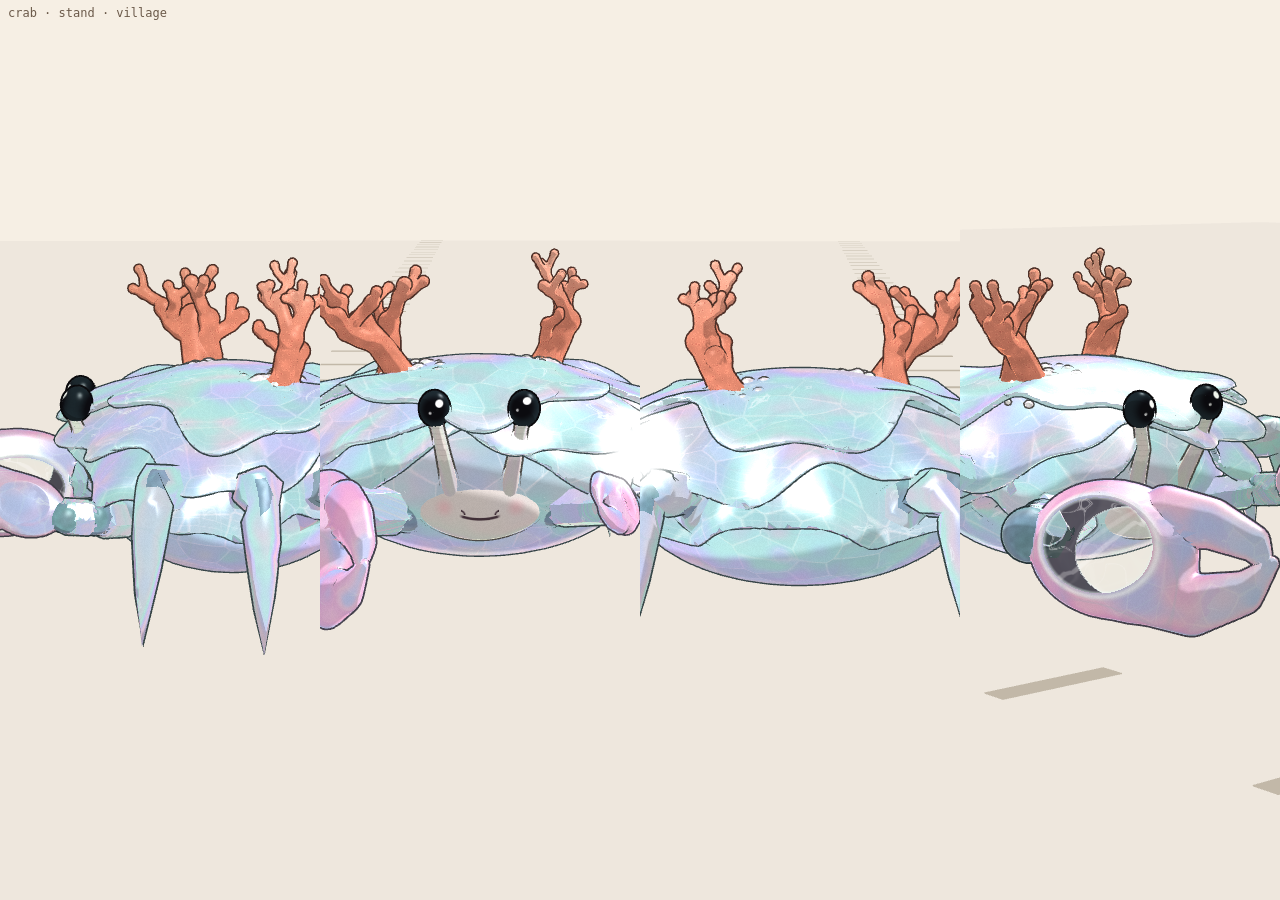
==== tools/runner/crab.html @ c402ef93 "Shoal, the giant opal crab: a gentle companion grown from opalescent mineral who turns to every worl" ====
<!doctype html>
<html lang="en">
  <head>
    <meta charset="utf-8" />
    <title>Crab viewer</title>
    <style>
      html, body { margin: 0; height: 100%; background: #f6efe4; overflow: hidden; }
      canvas { display: block; }
      #label { position: fixed; left: 8px; top: 6px; font: 12px ui-monospace, monospace; color: #6b5a4a; }
    </style>
  </head>
  <body>
    <div id="label"></div>
    <script type="module">
      // Shoal, the giant opal crab, turned round like a reference sheet, or a
      // film strip of him moving. Serve the repository root and open
      // tools/runner/crab.html.
      //   ?pose=stand|sit|run|leap|duck|smash|resonate   what he's doing
      //   &t=<s>        how long into it (leap: how long he runs first; smash:
      //                 how long before he swings)
      //   &v=<m/s>      his pace over the ground
      //   &world=<id>   the world he's in (village, forest, candy, coast, ...);
      //                 &from=<id> the world he's just come from (his colours
      //                 caught turning: &t after the change)
      //   &views=left,front,back,right,three,backThree,top,game   one view each
      //   &strip=<n>&every=<frames>   ...or a film strip of the first view
      //   &zoom=, &y=, &z=, &up=   framing; &ink=0 hides the outline
      //   &bg=0         a transparent background (for portraits)
      //   &look=camera  his eyes (and a tilt) turned to you; &happy=1 smiling
      //   &grow=<0..1>  grown for the bulldozer
      import * as THREE from '../../vendor/three/three.module.min.js';
      import { shared } from '../../src/render/shaders.js';
      import { makeMarksTexture, makeNoiseTexture } from '../../src/render/textures.js';
      import { loadRunner } from '../../src/game/runner-asset.js';
      import { Crab } from '../../src/game/crab.js';
      import { WORLD_ORDER } from '../../src/world/index.js';
      import { CONFIG } from '../../src/config.js';

      const q = new URLSearchParams(location.search);
      const world = q.get('world') || 'village';
      const entry = WORLD_ORDER.find((e) => e.id === world) || WORLD_ORDER[0];
      const def = (await entry.load()).default;
      const pose = q.get('pose') || 'stand';
      const T = Number(q.get('t') || 1.2);
      const strip = Number(q.get('strip') || 0);
      const every = Number(q.get('every') || 3);
      const views = strip ? Array(strip).fill((q.get('views') || 'left').split(',')[0]) : (q.get('views') || 'left,front,back,three').split(',');
      const zoom = Number(q.get('zoom') || 1);
      const focusY = Number(q.get('y') || 0.45);
      const focusZ = Number(q.get('z') || -0.2);
      const transparent = q.get('bg') === '0';
      const renderer = new THREE.WebGLRenderer({ antialias: true, alpha: transparent, preserveDrawingBuffer: true });
      if (transparent) document.body.style.background = document.documentElement.style.background = 'transparent';
      renderer.setPixelRatio(Math.min(2, devicePixelRatio));
      renderer.setSize(innerWidth, innerHeight);
      renderer.autoClear = false;
      document.body.appendChild(renderer.domElement);
      shared.uMarks.value = makeMarksTexture();
      shared.uNoise.value = makeNoiseTexture();
      shared.uResolution.value.set(innerWidth, innerHeight);
      const asset = await loadRunner('../../assets/crab/');
      const cr = new Crab(def.env, asset);
      window.cr = cr;
      cr.u.uSunColor.value.set(0, 0, 0);
      const scene = new THREE.Scene();
      for (const o of cr.objects) if (o !== cr.shadow) scene.add(o);
      if (q.get('ink') === '0') cr.inkMesh.visible = false;
      const groundCol = new THREE.Color(q.get('ground') || '#d9ccb8');
      const ground = new THREE.Mesh(new THREE.PlaneGeometry(60, 60).rotateX(-Math.PI / 2), new THREE.MeshBasicMaterial({ color: groundCol }));
      ground.position.y = -0.001;
      if (!transparent) scene.add(ground);
      // (a stripe every metre, so you can see him go - and see them through
      // the window in his claw)
      for (let k = -30; k <= 30 && !transparent; k++) {
        const m = new THREE.Mesh(new THREE.BoxGeometry(0.4, 0.004, 0.08), new THREE.MeshBasicMaterial({ color: 0x8a7a64 }));
        m.position.set(0.9, 0, -k);
        scene.add(m);
      }
      const yaws = { front: 0, left: -Math.PI / 2, back: Math.PI, right: Math.PI / 2, three: 0.7, threeL: -0.7, backThree: Math.PI - 0.7, top: 0 };
      const w = innerWidth / views.length;
      renderer.setClearColor(0xf6efe4, transparent ? 0 : 1);
      renderer.clear();
      let travel = 0;
      const cam = new THREE.PerspectiveCamera(26 / zoom, w / innerHeight, 0.1, 80);
      function render(i) {
        const name = views[i];
        if (name === 'game') {
          // the runner's camera: the runner a lane to his left, a little behind him
          cam.fov = 76;
          cam.aspect = w / innerHeight;
          cam.updateProjectionMatrix();
          const rx = x - 2.4, rz = -travel + 1.5;
          cam.position.set(rx, CONFIG.camera.height, rz + CONFIG.camera.back);
          cam.lookAt(rx, CONFIG.camera.lookHeight, rz - CONFIG.camera.lookAhead);
        } else {
          cam.fov = 26 / zoom;
          cam.aspect = w / innerHeight;
          cam.updateProjectionMatrix();
          const a = yaws[name] ?? 0;
          const d = 6.2;
          const up = name === 'top' ? 6 : Number(q.get('up') || 0.9);
          const fy = focusY + (q.get('follow') === '0' ? 0 : y * 0.85);
          cam.position.set(Math.sin(a) * d + x, fy + up, focusZ - Math.cos(a) * d - travel);
          cam.lookAt(x, fy, focusZ - travel);
        }
        shared.uCamPos.value.copy(cam.position);
        renderer.setViewport(i * w, 0, w, innerHeight);
        renderer.setScissor(i * w, 0, w, innerHeight);
        renderer.setScissorTest(true);
        renderer.render(scene, cam);
      }

      // --- the simulation ---------------------------------------------------
      const dt = 1 / 60;
      const C = { ...CONFIG.companion, ...(CONFIG.companion.crab || {}) };
      const v = Number(q.get('v') || 10);
      const G = C.gravity;
      const jump = pose === 'leap' ? C.leap : 0;
      const wind = (C.windup && C.windup.leap) || 0.1;
      const at = new THREE.Vector3();
      const qi = new THREE.Quaternion();
      const vel = new THREE.Vector3();
      let y = 0, vy = 0, x = 0, air = null, crouch = null, jumped = false, smashed = false;
      cr.world = q.get('from') || world;
      function step(i) {
        const s = i * dt;
        const moving = pose === 'run' || pose === 'leap' || pose === 'duck' || pose === 'smash' || pose === 'resonate';
        if (q.get('from') && s >= 0.5) cr.world = world;
        if (jump && !jumped && s >= T) {
          crouch = { t: 0 };
          jumped = true;
        }
        if (crouch) {
          crouch.t += dt;
          if (crouch.t >= wind) {
            crouch = null;
            vy = Math.sqrt(2 * G * jump);
            air = { t: 0, T: (2 * vy) / G };
          }
        }
        if (air) {
          y += vy * dt - 0.5 * G * dt * dt;
          vy -= G * dt;
          air.t += dt;
          if (y <= 0 && vy < 0) {
            y = 0;
            cr.land(Math.min(1.4, -vy / 8));
            vy = 0;
            air = null;
          }
        }
        if (pose === 'smash') {
          cr.dozer = Math.min(1, s / 0.8);
          if (!smashed && s >= T) {
            smashed = true;
            cr.smash(1);
          }
        } else cr.dozer = Number(q.get('grow') || 0);
        cr.resonate = pose === 'resonate' ? 1 : 0;
        cr.lowTarget = pose === 'duck' ? 1 : 0;
        if (moving) travel += v * dt;
        vel.set(0, air ? vy : 0, moving ? -v : 0);
        at.set(x, y, -travel);
        cr.place(at, qi, 0, 0);
        cr.happy = Number(q.get('happy') || 0);
        if (q.get('look') === 'camera') {
          cr.lookAt = new THREE.Vector3(0, 0.6, -6);
          cr.lookW = 1;
        }
        let ctx;
        if (air) ctx = { speed: v, vel, mode: 'air', airT: air.t, airDur: air.T, airKind: pose, fall: G };
        else if (moving) ctx = { speed: v, vel, mode: 'run', crouch: crouch ? crouch.t / wind : 0, crouchKind: pose, lat: 0 };
        else ctx = { speed: 0, vel, mode: pose === 'sit' ? 'sit' : 'stand' };
        cr.update(dt, ctx);
        cr.after(-travel, travel);
      }
      const start = Math.max(1, Math.round((q.has('from') ? 0.5 + T : jump ? Math.max(0.5, T - 0.05) : T) / dt));
      let frame = 0;
      for (; frame < start; frame++) step(frame);
      if (strip) {
        for (let i = 0; i < views.length; i++) {
          render(i);
          for (let k = 0; k < every; k++) step(frame++);
        }
      } else views.forEach((_, i) => render(i));
      document.getElementById('label').textContent = transparent ? '' : `crab · ${pose} · ${world}${strip ? ` · every ${every} frames` : ''}`;
      window.__ready = true;
      window.done = true;
    </script>
  </body>
</html>
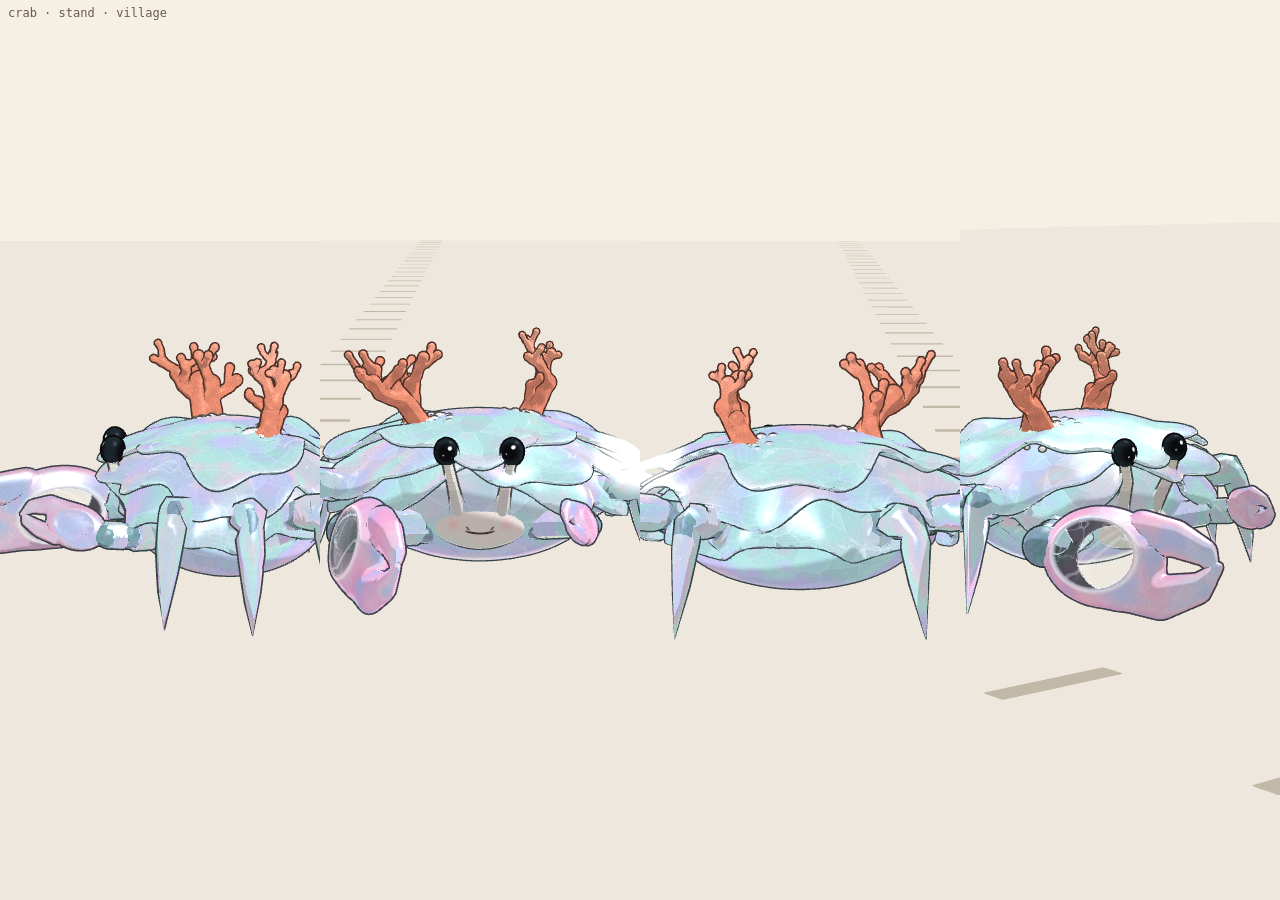
==== commit ed641311: "Shoal: smaller, far more intense world colours, a crabwise shuffle, and a bulldozer that visibly kno" ====
--- a/tools/runner/crab.html
+++ b/tools/runner/crab.html
@@ -28,6 +28,8 @@
       //   &bg=0         a transparent background (for portraits)
       //   &look=camera  his eyes (and a tilt) turned to you; &happy=1 smiling
       //   &grow=<0..1>  grown for the bulldozer
+      //   &crabwise=<rad>  turned side on to the way he runs (1.57: a crab's
+      //                 own gait, his right side leading)
       import * as THREE from '../../vendor/three/three.module.min.js';
       import { shared } from '../../src/render/shaders.js';
       import { makeMarksTexture, makeNoiseTexture } from '../../src/render/textures.js';
@@ -122,6 +124,8 @@
       const vel = new THREE.Vector3();
       let y = 0, vy = 0, x = 0, air = null, crouch = null, jumped = false, smashed = false;
       cr.world = q.get('from') || world;
+      const cw = Number(q.get('crabwise') || 0);
+      const cwQ = new THREE.Quaternion().setFromAxisAngle(new THREE.Vector3(0, 1, 0), cw);
       function step(i) {
         const s = i * dt;
         const moving = pose === 'run' || pose === 'leap' || pose === 'duck' || pose === 'smash' || pose === 'resonate';
@@ -162,6 +166,8 @@
         vel.set(0, air ? vy : 0, moving ? -v : 0);
         at.set(x, y, -travel);
         cr.place(at, qi, 0, 0);
+        if (cw) cr.root.quaternion.multiply(cwQ);
+        cr.crabwise = cw;
         cr.happy = Number(q.get('happy') || 0);
         if (q.get('look') === 'camera') {
           cr.lookAt = new THREE.Vector3(0, 0.6, -6);
